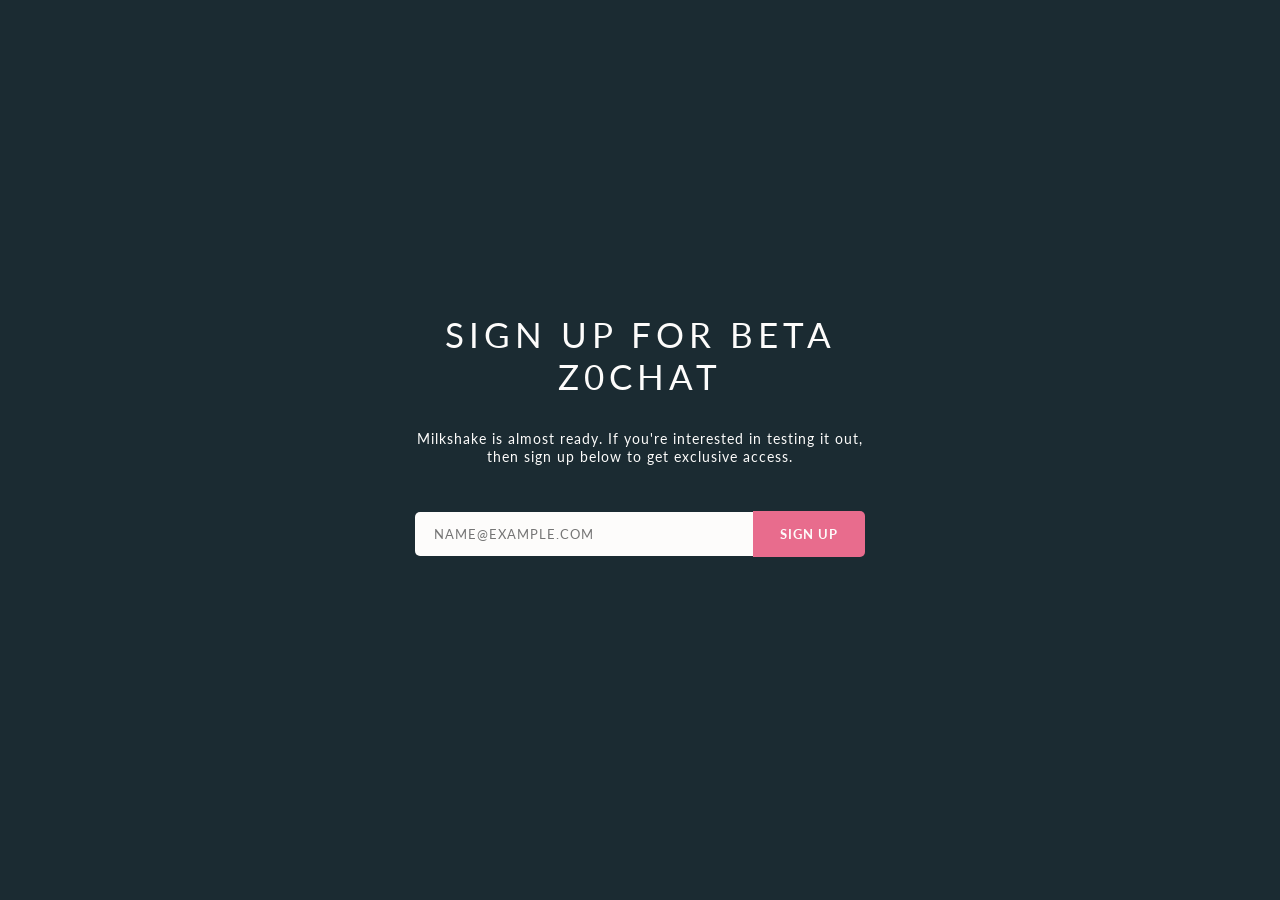
==== index.html @ e8495cdd "Update index.html" ====
<html>
  <head>
    <meta charset="utf-8">
    <title>Sign Up For Beta Form</title>
    <link rel="stylesheet" href="a.css">
    <link href='https://fonts.googleapis.com/css?family=Lato:400,700' rel='stylesheet' type='text/css'>
    <!-- Quantcast Choice. Consent Manager Tag v2.0 (for TCF 2.0) -->
</head>
    <body> 
<div class="top-banner">
<iframe data-aa='1892998' src='//ad.a-ads.com/1892998?size=970x90' style='width:970px; height:90px; border:0px; padding:0; overflow:hidden; background-color: transparent;'></iframe>
    </div>

    <div id="rightbox">
      <iframe data-aa='1895319' src='//ad.a-ads.com/1895319?size=160x600' style='width:160px; height:600px; border:0px; padding:0; overflow:hidden; background-color: transparent;'></iframe>
</div>

     <div id="leftbox">
<iframe data-aa='1892998' src='//ad.a-ads.com/1892998?size=160x600' style='width:160px; height:600px; border:0px; padding:0; overflow:hidden; background-color: transparent;'></iframe>
      </div>

    <form action="#" method="post" name="sign up for beta form">
     

    
      <div class="header">
         <p>Sign Up For Beta Z0CHAT</p>
      </div>
      <div class="description">
        <p>Milkshake is almost ready. If you're interested in testing it out, then sign up below to get exclusive access.</p>
      </div>
      <div class="input">
        <input type="text" class="button" id="email" name="email" placeholder="NAME@EXAMPLE.COM">
        <input type="submit" class="button" id="submit" value="SIGN UP">
      </div>

    </form>
  </body>
</html>
---- a.css ----
body {
  background: #1b2b32;
  font-family: 'Lato', sans-serif;
  color: #FDFCFB;
  text-align: center;
}


form {
  width: 450px;
  margin: 17% auto;
}


.header {
  font-size: 35px;
  text-transform: uppercase;
  letter-spacing: 5px;
}


.description {
  font-size: 14px;
  letter-spacing: 1px;
  line-height: 1.3em;
  margin: -2px 0 45px;
}


.input {
  display: flex;
  align-items: center;
}


.button {
  height: 44px;
  border: none;
}
.top-banner {
  margin-bottom: 30px;
  text-align: center;
  background-color:transparent;
}

  
#email {
  width: 75%;
  background: #FDFCFB;
  font-family: inherit;
  color: #737373;
  letter-spacing: 1px;
  text-indent: 5%;
  border-radius: 5px 0 0 5px;
}


#submit {
  width: 25%;
  height: 46px;
  background: #E86C8D;
  font-family: inherit;
  font-weight: bold;
  color: inherit;
  letter-spacing: 1px;
  border-radius: 0 5px 5px 0;
  cursor: pointer;
  transition: background .3s ease-in-out;
}
  

#submit:hover {
  background: #d45d7d;
}
  
#banner{
    /*position: absolute;*/
    left: -100px; 
    width: 160px;
    height: 60px; 
    background-color: yellow;    
    text-align: right;
}
#banner2{
    /*position: absolute;*/
    right: -500px; 
    width: 160px;
    height: 60px; 
    background-color: yellow;    
    text-align: right;
}
input:focus {
  outline: none;
  outline: 2px solid #E86C8D;
  box-shadow: 0 0 2px #E86C8D;
  background-color: yellow;    
}
#leftbox {
    float:left; 
    background:transparent;
    width:160;
    height:600px;
}
#middlebox{
    float:left; 
    background:Green;
    /*width:50%;*/
    height:280px;
}
#rightbox{
    float:right;
    background:transparent;
    width:160;
    height:600px;
}
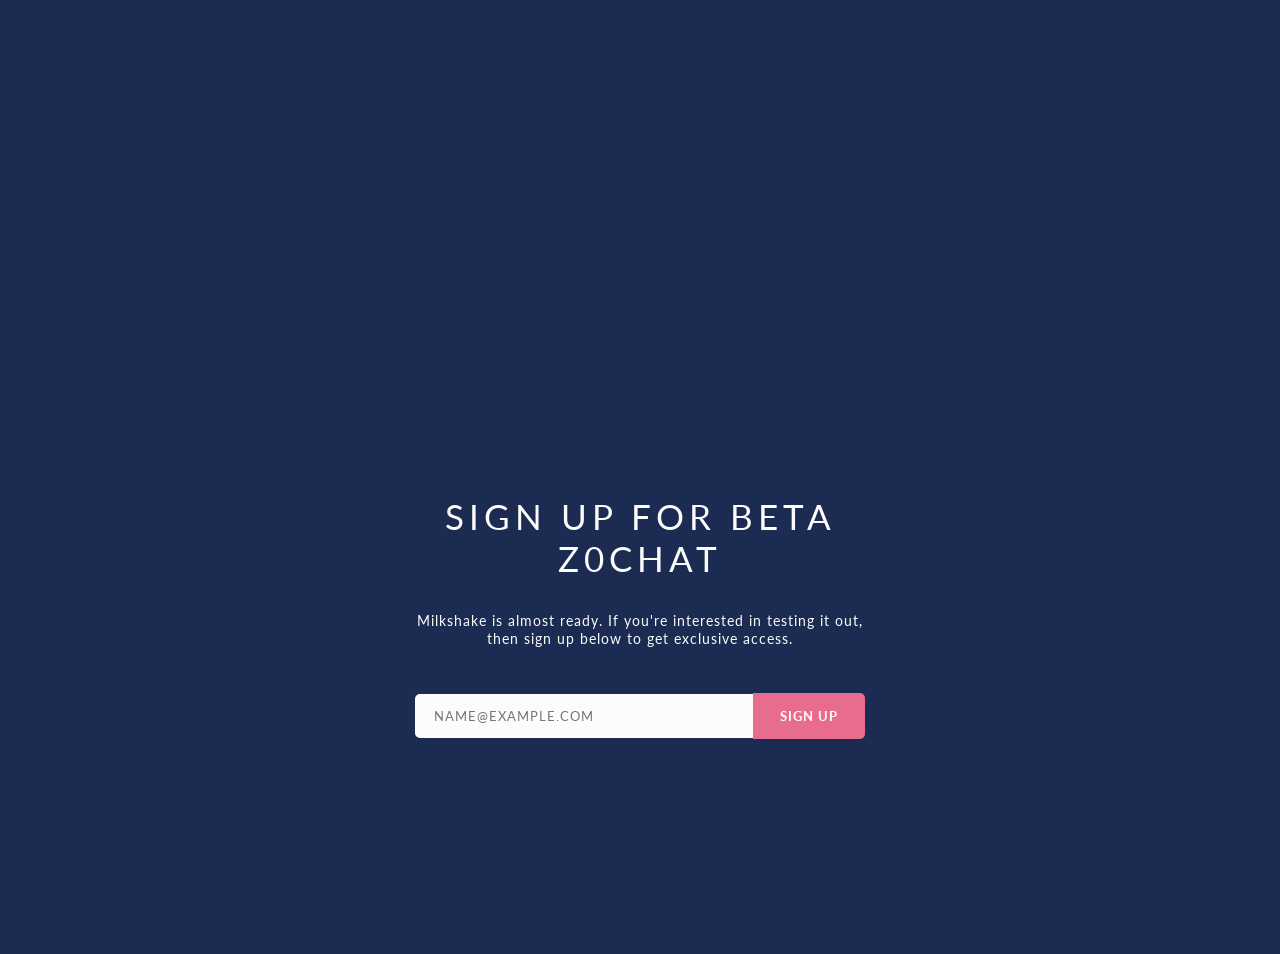
==== commit 125293e4: "Update index.html" ====
--- a/index.html
+++ b/index.html
@@ -1,39 +1,40 @@
-<html>
-  <head>
-    <meta charset="utf-8">
-    <title>Sign Up For Beta Form</title>
-    <link rel="stylesheet" href="a.css">
-    <link href='https://fonts.googleapis.com/css?family=Lato:400,700' rel='stylesheet' type='text/css'>
-    <!-- Quantcast Choice. Consent Manager Tag v2.0 (for TCF 2.0) -->
-</head>
-    <body> 
-<div class="top-banner">
-<iframe data-aa='1892998' src='//ad.a-ads.com/1892998?size=970x90' style='width:970px; height:90px; border:0px; padding:0; overflow:hidden; background-color: transparent;'></iframe>
-    </div>
-
-    <div id="rightbox">
-      <iframe data-aa='1895319' src='//ad.a-ads.com/1895319?size=160x600' style='width:160px; height:600px; border:0px; padding:0; overflow:hidden; background-color: transparent;'></iframe>
-</div>
-
-     <div id="leftbox">
-<iframe data-aa='1892998' src='//ad.a-ads.com/1892998?size=160x600' style='width:160px; height:600px; border:0px; padding:0; overflow:hidden; background-color: transparent;'></iframe>
-      </div>
-
-    <form action="#" method="post" name="sign up for beta form">
-     
-
-    
-      <div class="header">
-         <p>Sign Up For Beta Z0CHAT</p>
-      </div>
-      <div class="description">
-        <p>Milkshake is almost ready. If you're interested in testing it out, then sign up below to get exclusive access.</p>
-      </div>
-      <div class="input">
-        <input type="text" class="button" id="email" name="email" placeholder="NAME@EXAMPLE.COM">
-        <input type="submit" class="button" id="submit" value="SIGN UP">
-      </div>
-
-    </form>
-  </body>
-</html>
+<html>
+  <head>
+    <meta charset="utf-8">
+    <title>Sign Up For Beta Form</title>
+    <link rel="stylesheet" href="a.css">
+        <meta name="keywords" content="Games, bitcoin ,Education ,Goods , Services, ads , money ">
+       <meta name="Description" CONTENT="Author: A.N. Author, Illustrator: P,Games , bitcoin,Games, bitcoin ,Education ,Goods , Services, ads , money ">
+    <link href='https://fonts.googleapis.com/css?family=Lato:400,700' rel='stylesheet' type='text/css'>
+    <!-- Quantcast Choice. Consent Manager Tag v2.0 (for TCF 2.0) -->
+
+    
+</div>
+<div class ="top-banner">
+<iframe data-aa='1902176' src='//ad.a-ads.com/1902176?size=970x250' style='width:970px; height:250px; border:0px; padding:0; overflow:hidden; background-color: transparent;'></iframe>
+    </div>
+    <div></div>
+    <!--div id="rightbox"><iframe data-aa='1895319' src='//ad.a-ads.com/1895319?size=160x600' style='width:160px; height:600px; border:0px; padding:0; overflow:hidden; background-color: transparent;'></iframe-->
+ </div>
+     <div id="leftbox"><!--iframe data-aa='1895319' src='//ad.a-ads.com/1895319?size=160x600' style='width:160px; height:600px; border:0px; padding:0; overflow:hidden; background-color: transparent;'></iframe-->
+
+
+ </div>
+    <form action="#" method="post" name="sign up for beta form">
+     
+
+    
+      <div class="header">
+         <p>Sign Up For Beta Z0CHAT</p>
+      </div>
+      <div class="description">
+        <p>Milkshake is almost ready. If you're interested in testing it out, then sign up below to get exclusive access.</p>
+      </div>
+      <div class="input">
+        <input type="text" class="button" id="email" name="email" placeholder="NAME@EXAMPLE.COM">
+        <input type="submit" class="button" id="submit" value="SIGN UP">
+      </div>
+
+    </form>
+  </body>
+</html>
--- a/a.css
+++ b/a.css
@@ -1,115 +1,120 @@
-body {
-  background: #1b2b32;
-  font-family: 'Lato', sans-serif;
-  color: #FDFCFB;
-  text-align: center;
-}
-
-
-form {
-  width: 450px;
-  margin: 17% auto;
-}
-
-
-.header {
-  font-size: 35px;
-  text-transform: uppercase;
-  letter-spacing: 5px;
-}
-
-
-.description {
-  font-size: 14px;
-  letter-spacing: 1px;
-  line-height: 1.3em;
-  margin: -2px 0 45px;
-}
-
-
-.input {
-  display: flex;
-  align-items: center;
-}
-
-
-.button {
-  height: 44px;
-  border: none;
-}
-.top-banner {
-  margin-bottom: 30px;
-  text-align: center;
-  background-color:transparent;
-}
-
-  
-#email {
-  width: 75%;
-  background: #FDFCFB;
-  font-family: inherit;
-  color: #737373;
-  letter-spacing: 1px;
-  text-indent: 5%;
-  border-radius: 5px 0 0 5px;
-}
-
-
-#submit {
-  width: 25%;
-  height: 46px;
-  background: #E86C8D;
-  font-family: inherit;
-  font-weight: bold;
-  color: inherit;
-  letter-spacing: 1px;
-  border-radius: 0 5px 5px 0;
-  cursor: pointer;
-  transition: background .3s ease-in-out;
-}
-  
-
-#submit:hover {
-  background: #d45d7d;
-}
-  
-#banner{
-    /*position: absolute;*/
-    left: -100px; 
-    width: 160px;
-    height: 60px; 
-    background-color: yellow;    
-    text-align: right;
-}
-#banner2{
-    /*position: absolute;*/
-    right: -500px; 
-    width: 160px;
-    height: 60px; 
-    background-color: yellow;    
-    text-align: right;
-}
-input:focus {
-  outline: none;
-  outline: 2px solid #E86C8D;
-  box-shadow: 0 0 2px #E86C8D;
-  background-color: yellow;    
-}
-#leftbox {
-    float:left; 
-    background:transparent;
-    width:160;
-    height:600px;
-}
-#middlebox{
-    float:left; 
-    background:Green;
-    /*width:50%;*/
-    height:280px;
-}
-#rightbox{
-    float:right;
-    background:transparent;
-    width:160;
-    height:600px;
-}
+body {
+  background: #1b2b52;
+  font-family: 'Lato', sans-serif;
+  color: #FDFCFB;
+  text-align: center;
+}
+
+
+form {
+  width: 450px;
+  margin: 17% auto;
+}
+
+
+.header {
+  font-size: 35px;
+  text-transform: uppercase;
+  letter-spacing: 5px;
+}
+
+
+.description {
+  font-size: 14px;
+  letter-spacing: 1px;
+  line-height: 1.3em;
+  margin: -2px 0 45px;
+}
+
+
+.input {
+  display: flex;
+  align-items: center;
+}
+
+
+.button {
+  height: 44px;
+  border: none;
+}
+.top-banner {
+  margin-bottom: 2px;
+  margin-top:30px;
+  text-align: center;
+  background-color:transparent;
+}
+
+  
+#email {
+  width: 75%;
+  background: #FDFCFB;
+  font-family: inherit;
+  color: #737373;
+  letter-spacing: 1px;
+  text-indent: 5%;
+  border-radius: 5px 0 0 5px;
+}
+
+
+#submit {
+  width: 25%;
+  height: 46px;
+  background: #E86C8D;
+  font-family: inherit;
+  font-weight: bold;
+  color: inherit;
+  letter-spacing: 1px;
+  border-radius: 0 5px 5px 0;
+  cursor: pointer;
+  transition: background .3s ease-in-out;
+}
+  
+
+#submit:hover {
+  background: #d45d7d;
+}
+  
+#banner{
+    /*position: absolute;*/
+    left: -100px; 
+    width: 160px;
+    height: 60px; 
+    background-color: yellow;    
+    text-align: right;
+}
+#banner2{
+    /*position: absolute;*/
+    right: -500px; 
+    width: 160px;
+    height: 60px; 
+    background-color: yellow;    
+    text-align: right;
+}
+input:focus {
+  outline: none;
+  outline: 2px solid #E86C8D;
+  box-shadow: 0 0 2px #E86C8D;
+  background-color: yellow;    
+}
+#leftbox {
+
+    float:left; 
+    background:transparent;
+    width:160;
+    height:600px;
+}
+#middlebox{
+    float:center;
+    /*position: absolute;*/
+    background:transparent;
+    /*width:50%;
+    height:280px;*/
+}
+#rightbox{
+
+    float:right;
+    background:transparent;
+    width:160;
+    height:600px;
+   
+}
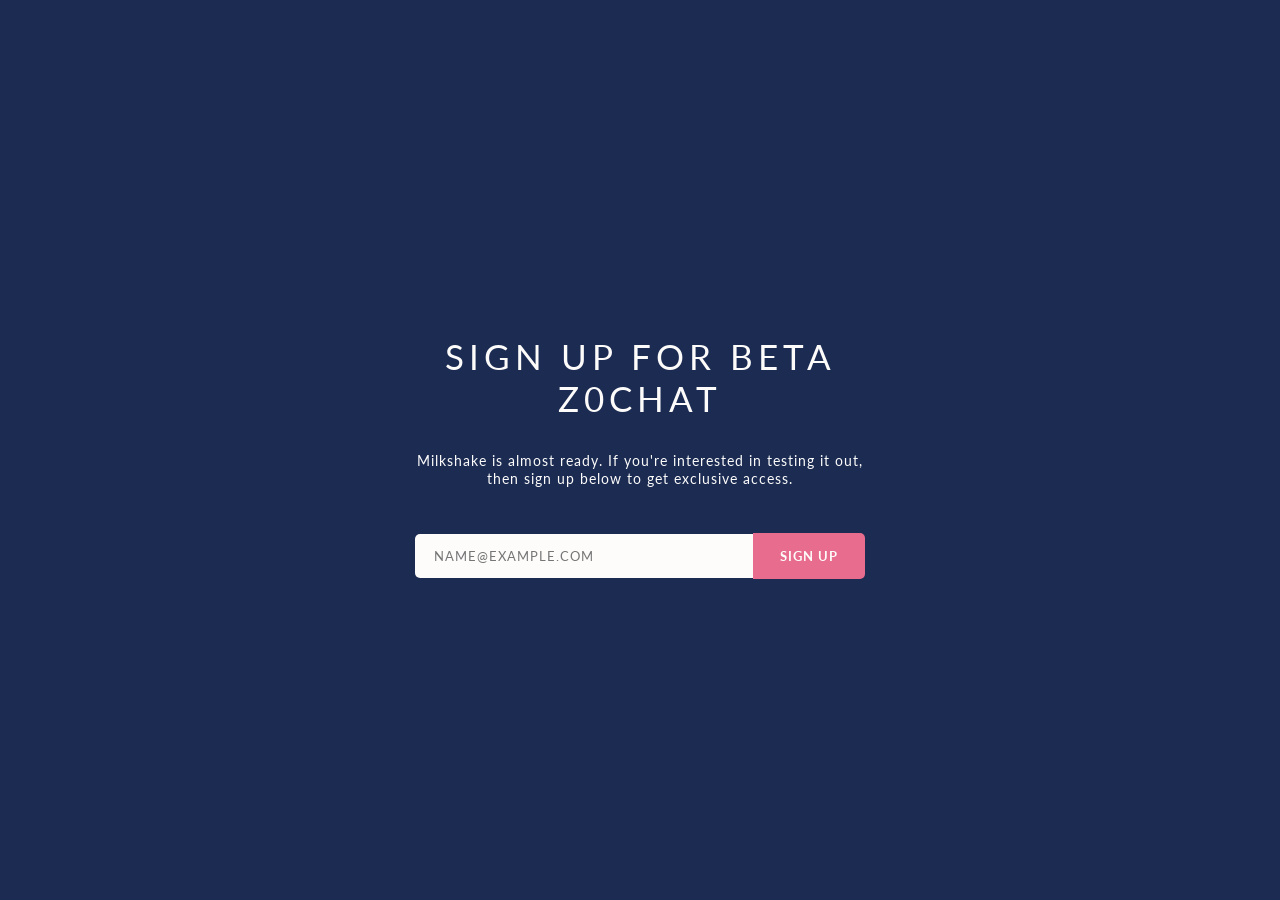
==== commit bdb75d7d: "Update index.html" ====
--- a/index.html
+++ b/index.html
@@ -11,8 +11,7 @@
     
 </div>
 <div class ="top-banner">
-<iframe data-aa='1902176' src='//ad.a-ads.com/1902176?size=970x250' style='width:970px; height:250px; border:0px; padding:0; overflow:hidden; background-color: transparent;'></iframe>
-    </div>
+<iframe data-aa='1902176' src='//ad.a-ads.com/1902176?size=970x90' style='width:970px; height:90px; border:0px; padding:0; overflow:hidden; background-color: transparent;'></iframe>    </div>
     <div></div>
     <!--div id="rightbox"><iframe data-aa='1895319' src='//ad.a-ads.com/1895319?size=160x600' style='width:160px; height:600px; border:0px; padding:0; overflow:hidden; background-color: transparent;'></iframe-->
  </div>
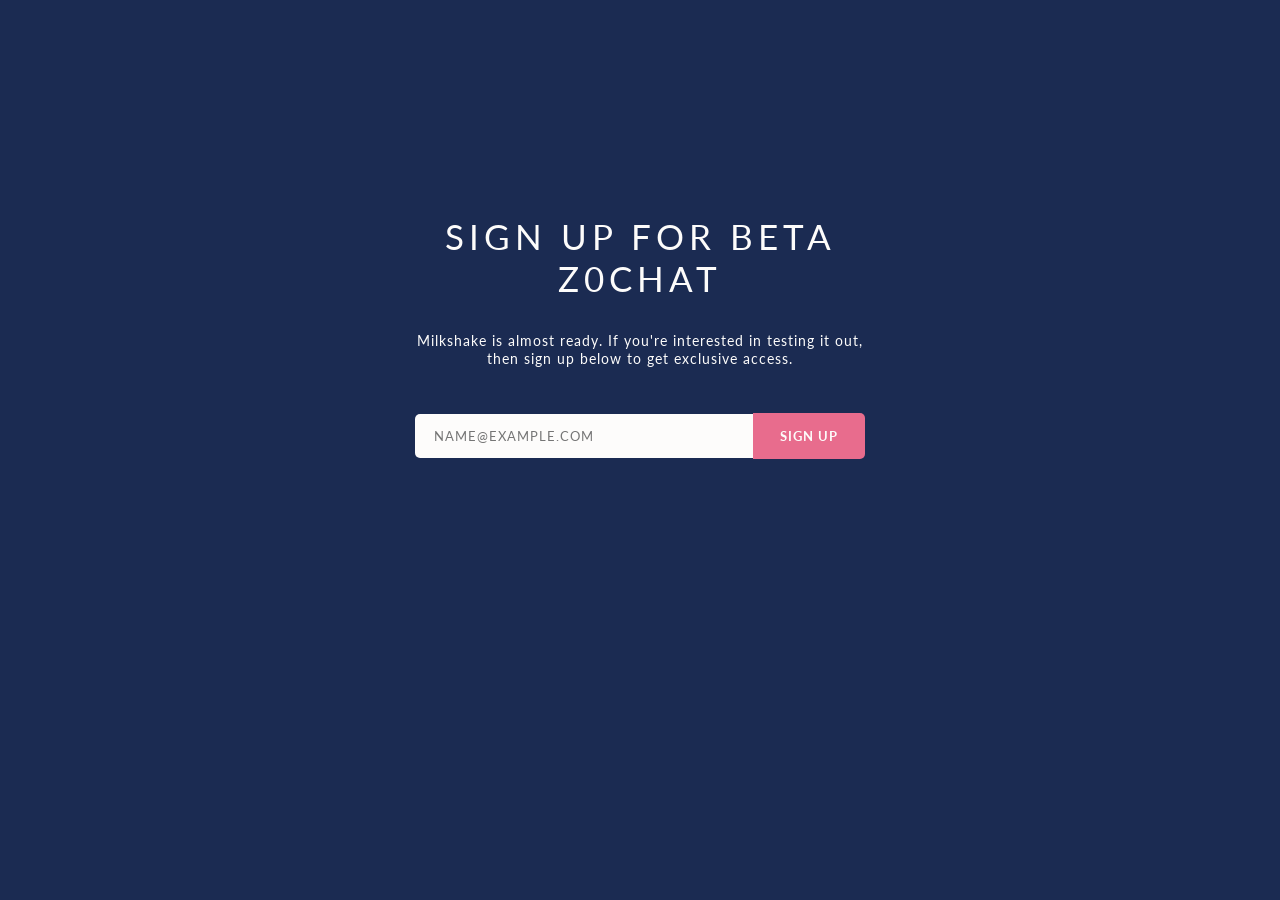
==== commit 6cf31ee3: "Update index.html" ====
--- a/index.html
+++ b/index.html
@@ -11,7 +11,7 @@
     
 </div>
 <div class ="top-banner">
-<iframe data-aa='1902176' src='//ad.a-ads.com/1902176?size=970x90' style='width:970px; height:90px; border:0px; padding:0; overflow:hidden; background-color: transparent;'></iframe>    </div>
+<!--iframe data-aa='1902176' src='//ad.a-ads.com/1902176?size=970x90' style='width:970px; height:90px; border:0px; padding:0; overflow:hidden; background-color: transparent;'></iframe-->    </div>
     <div></div>
     <!--div id="rightbox"><iframe data-aa='1895319' src='//ad.a-ads.com/1895319?size=160x600' style='width:160px; height:600px; border:0px; padding:0; overflow:hidden; background-color: transparent;'></iframe-->
  </div>
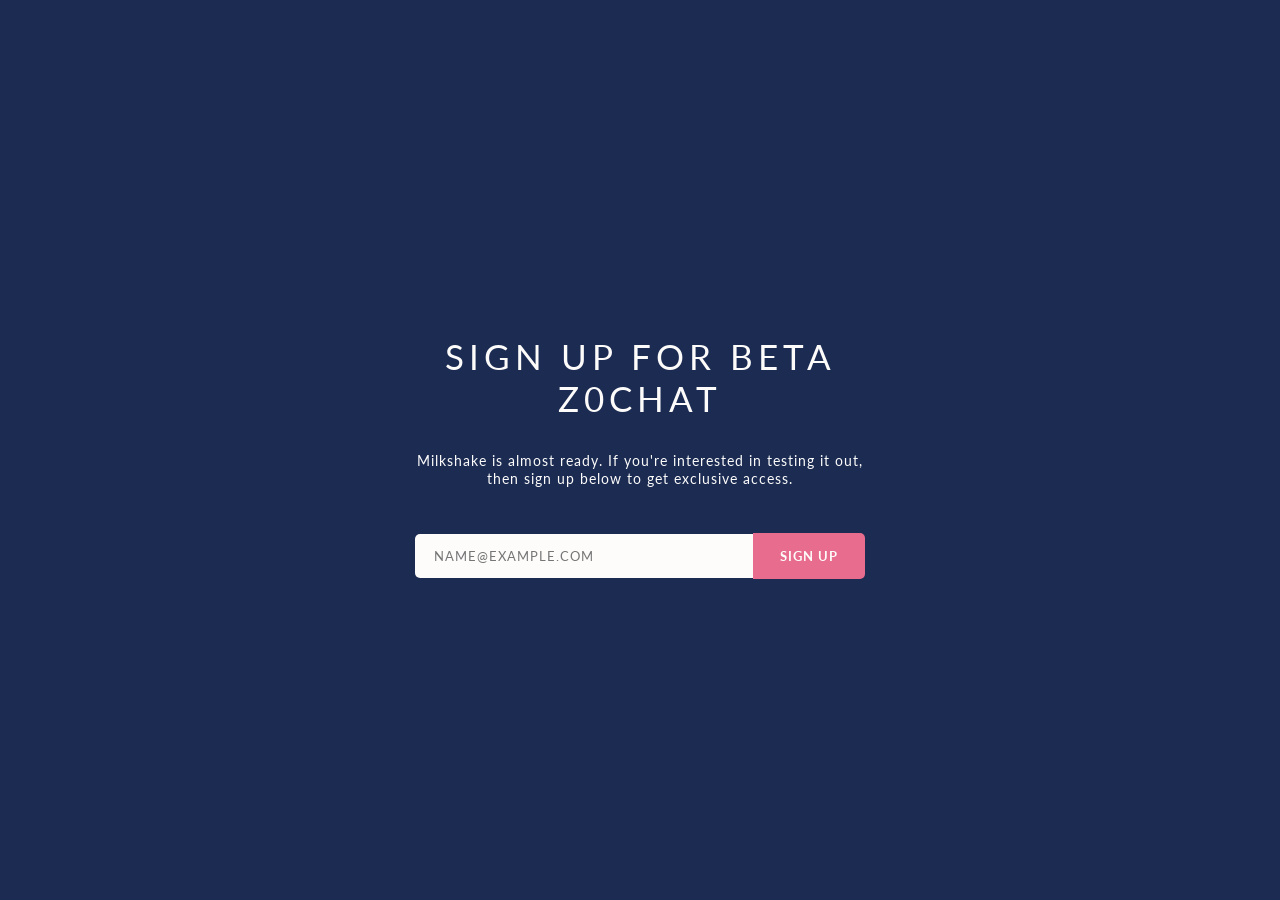
==== commit c7ba807d: "Update index.html" ====
--- a/index.html
+++ b/index.html
@@ -11,6 +11,8 @@
     
 </div>
 <div class ="top-banner">
+  <iframe data-aa='1907765' src='//ad.a-ads.com/1907765?size=728x90' style='width:728px; height:90px; border:0px; padding:0; overflow:hidden; background-color: transparent;'></iframe>
+</div>
 <!--iframe data-aa='1902176' src='//ad.a-ads.com/1902176?size=970x90' style='width:970px; height:90px; border:0px; padding:0; overflow:hidden; background-color: transparent;'></iframe-->    </div>
     <div></div>
     <!--div id="rightbox"><iframe data-aa='1895319' src='//ad.a-ads.com/1895319?size=160x600' style='width:160px; height:600px; border:0px; padding:0; overflow:hidden; background-color: transparent;'></iframe-->
